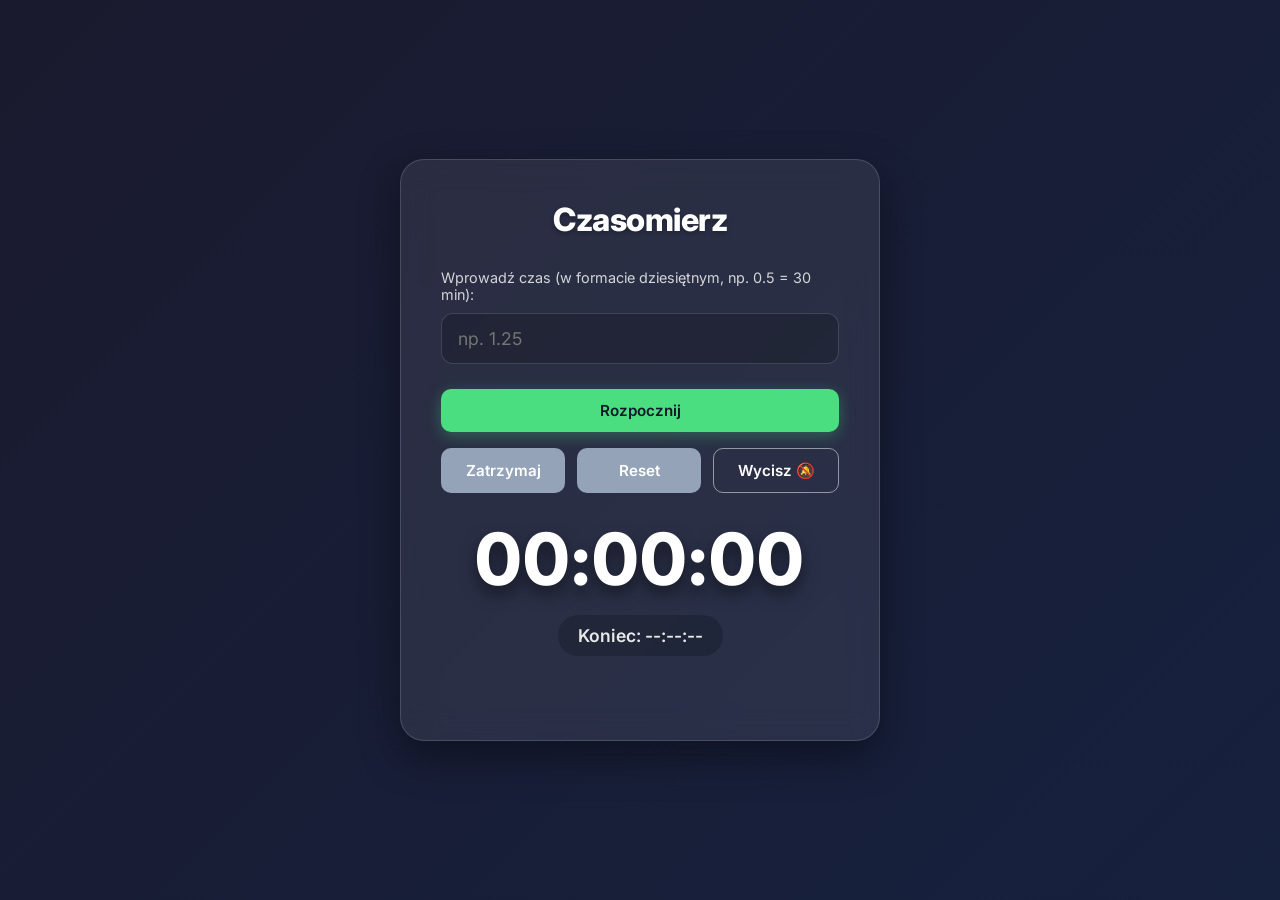
==== index.html @ 52482968 "first commit" ====
<!DOCTYPE html>
<html lang="pl">
<head>
    <meta charset="UTF-8">
    <meta name="viewport" content="width=device-width, initial-scale=1.0, maximum-scale=1.0, user-scalable=no">
    <title>Czasomierz PWA</title>
    <link rel="manifest" href="manifest.json">
    <meta name="theme-color" content="#1a1a2e">
    <link rel="apple-touch-icon" href="icons/icon-192x192.png">
    <link href="https://fonts.googleapis.com/css2?family=Inter:wght@400;600;800&display=swap" rel="stylesheet">
    <link rel="stylesheet" href="style.css">
</head>
<body>
    <div class="glass-container">
        <h1>Czasomierz</h1>
        
        <div class="input-group">
            <label for="timeInput">Wprowadź czas (w formacie dziesiętnym, np. 0.5 = 30 min):</label>
            <input type="number" id="timeInput" step="0.01" min="0.01" placeholder="np. 1.25">
        </div>

        <div class="btn-group">
            <button id="startBtn" class="btn primary">Rozpocznij</button>
            <button id="stopBtn" class="btn secondary">Zatrzymaj</button>
            <button id="resetBtn" class="btn secondary">Reset</button>
            <button id="muteBtn" class="btn outline">Wycisz 🔔</button>
        </div>

        <div id="clockDisplay">00:00:00</div>
        
        <div id="endTimeDisplay" class="end-time">Koniec: --:--:--</div>
        
        <div id="statusMessage" class="status-message"></div>
    </div>

    <script src="script.js"></script>
</body>
</html>
---- style.css ----
:root {
    --bg-start-1: #1a1a2e;
    --bg-start-2: #16213e;
    --bg-start-3: #0f3460;
    
    --bg-yellow-1: #9b7001;
    --bg-yellow-2: #c68f00;
    --bg-yellow-3: #dca700;
    
    --bg-red-1: #5c0000;
    --bg-red-2: #8e0000;
    --bg-red-3: #b30000;
    
    --text-color: #ffffff;
    --glass-bg: rgba(255, 255, 255, 0.08);
    --glass-border: rgba(255, 255, 255, 0.15);
    
    --primary: #4ade80;
    --primary-hover: #22c55e;
    --secondary: #94a3b8;
    --secondary-hover: #64748b;
    --outline: transparent;
    --outline-border: rgba(255, 255, 255, 0.5);
    --outline-hover: rgba(255, 255, 255, 0.2);
}

* {
    box-sizing: border-box;
    margin: 0;
    padding: 0;
}

body {
    font-family: 'Inter', sans-serif;
    color: var(--text-color);
    background: linear-gradient(135deg, var(--bg-start-1), var(--bg-start-2), var(--bg-start-3));
    background-size: 200% 200%;
    min-height: 100vh;
    display: flex;
    justify-content: center;
    align-items: center;
    transition: background 1.5s ease-in-out;
    padding: 20px;
}

/* Background States */
body.bg-yellow {
    background: linear-gradient(135deg, var(--bg-yellow-1), var(--bg-yellow-2), var(--bg-yellow-3));
    background-size: 200% 200%;
}

body.bg-red {
    background: linear-gradient(135deg, var(--bg-red-1), var(--bg-red-2), var(--bg-red-3));
    background-size: 200% 200%;
    animation: pulseRed 2s infinite;
}

@keyframes pulseRed {
    0% { background-position: 0% 50%; }
    50% { background-position: 100% 50%; }
    100% { background-position: 0% 50%; }
}

/* Glassmorphism Container */
.glass-container {
    background: var(--glass-bg);
    backdrop-filter: blur(16px);
    -webkit-backdrop-filter: blur(16px);
    border-radius: 24px;
    padding: 40px;
    box-shadow: 0 16px 40px rgba(0, 0, 0, 0.4);
    border: 1px solid var(--glass-border);
    max-width: 480px;
    width: 100%;
    text-align: center;
    transition: transform 0.3s ease;
}

h1 {
    font-weight: 800;
    font-size: 2rem;
    margin-bottom: 30px;
    letter-spacing: -0.5px;
    text-shadow: 0 2px 4px rgba(0, 0, 0, 0.3);
}

.input-group {
    margin-bottom: 25px;
    text-align: left;
}

.input-group label {
    display: block;
    margin-bottom: 10px;
    font-size: 0.9rem;
    color: rgba(255, 255, 255, 0.8);
}

input[type="number"] {
    width: 100%;
    padding: 14px 16px;
    border-radius: 12px;
    border: 1px solid var(--glass-border);
    background: rgba(0, 0, 0, 0.2);
    color: white;
    font-size: 1.1rem;
    font-family: 'Inter', sans-serif;
    outline: none;
    transition: all 0.3s ease;
}

input[type="number"]:focus {
    border-color: rgba(255, 255, 255, 0.5);
    background: rgba(0, 0, 0, 0.3);
    box-shadow: 0 0 15px rgba(255, 255, 255, 0.1);
}

.btn-group {
    display: flex;
    flex-wrap: wrap;
    gap: 12px;
    justify-content: center;
    margin-bottom: 30px;
}

.btn {
    padding: 12px 20px;
    border: none;
    border-radius: 10px;
    font-family: 'Inter', sans-serif;
    font-weight: 600;
    font-size: 0.95rem;
    cursor: pointer;
    transition: all 0.2s ease;
    flex: 1;
    min-width: 100px;
}

.btn:active {
    transform: scale(0.96);
}

.btn.primary {
    background: var(--primary);
    color: #0f172a;
    box-shadow: 0 4px 15px rgba(74, 222, 128, 0.3);
    flex-basis: 100%;
    margin-bottom: 4px;
}

.btn.primary:hover {
    background: var(--primary-hover);
}

.btn.secondary {
    background: var(--secondary);
    color: #ffffff;
}

.btn.secondary:hover {
    background: var(--secondary-hover);
}

.btn.outline {
    background: var(--outline);
    border: 1px solid var(--outline-border);
    color: white;
}

.btn.outline:hover {
    background: var(--outline-hover);
}

#clockDisplay {
    font-size: 4.5rem;
    font-weight: 800;
    font-variant-numeric: tabular-nums;
    letter-spacing: 2px;
    margin: 20px 0;
    text-shadow: 0 8px 16px rgba(0,0,0,0.5);
    line-height: 1;
}

.end-time {
    font-size: 1.1rem;
    font-weight: 600;
    color: rgba(255, 255, 255, 0.9);
    background: rgba(0, 0, 0, 0.2);
    padding: 10px 20px;
    border-radius: 20px;
    display: inline-block;
    margin-bottom: 10px;
}

.status-message {
    min-height: 24px;
    margin-top: 10px;
    font-size: 0.95rem;
    color: rgba(255, 255, 255, 0.8);
    font-weight: 600;
}

/* Responsywność */
@media (max-width: 480px) {
    #clockDisplay {
        font-size: 3.5rem;
    }
    .glass-container {
        padding: 30px 20px;
    }
}
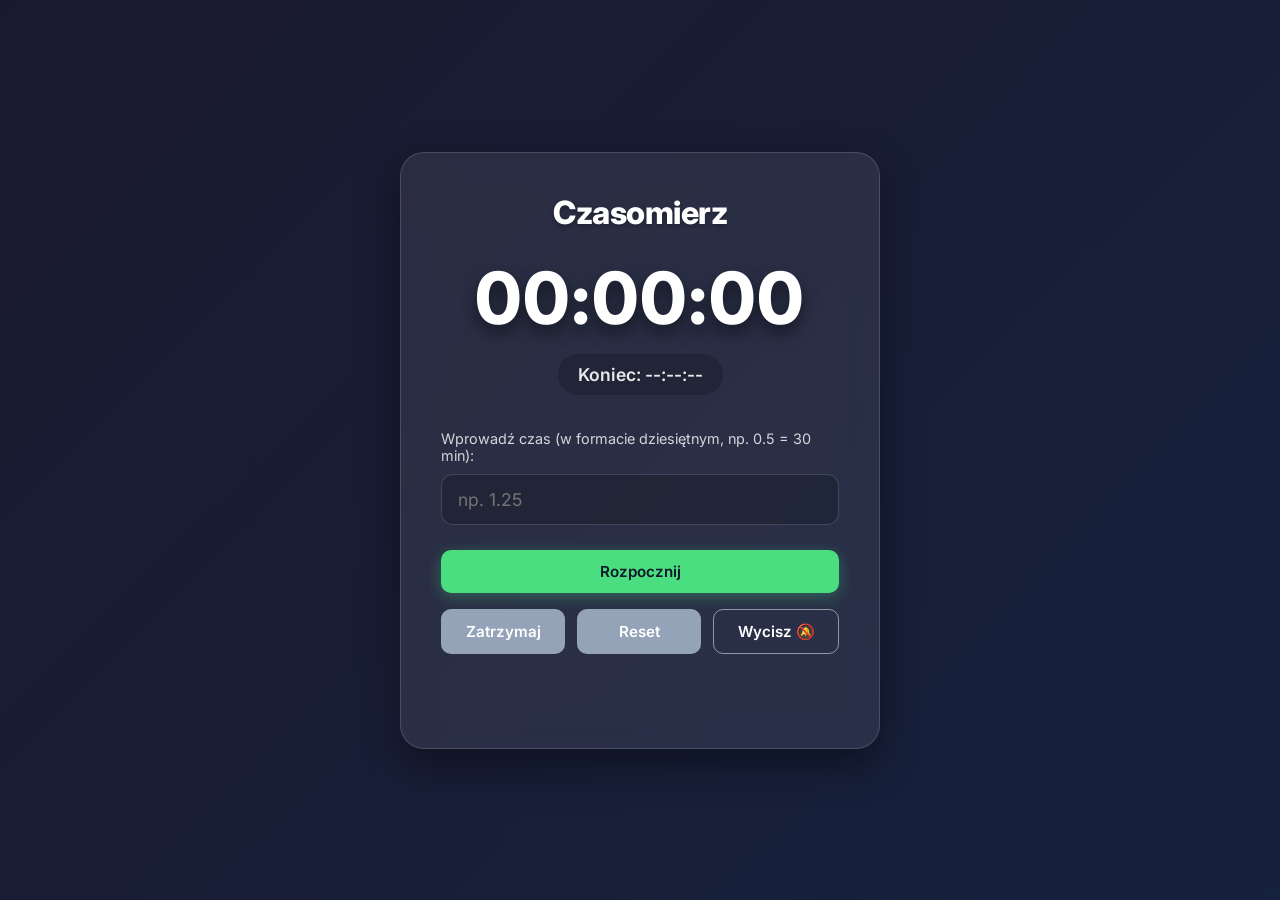
==== commit 6c7ee811: "UI: Przeniesienie zegara i czasu na górę" ====
--- a/index.html
+++ b/index.html
@@ -13,8 +13,11 @@
 <body>
     <div class="glass-container">
         <h1>Czasomierz</h1>
+        <div id="clockDisplay">00:00:00</div>
         
-        <div class="input-group">
+        <div id="endTimeDisplay" class="end-time">Koniec: --:--:--</div>
+        
+        <div class="input-group" style="margin-top: 25px;">
             <label for="timeInput">Wprowadź czas (w formacie dziesiętnym, np. 0.5 = 30 min):</label>
             <input type="number" id="timeInput" step="0.01" min="0.01" placeholder="np. 1.25">
         </div>
@@ -23,12 +26,8 @@
             <button id="startBtn" class="btn primary">Rozpocznij</button>
             <button id="stopBtn" class="btn secondary">Zatrzymaj</button>
             <button id="resetBtn" class="btn secondary">Reset</button>
-            <button id="muteBtn" class="btn outline">Wycisz 🔔</button>
+            <button id="muteBtn" class="btn outline">Wycisz 🔕</button>
         </div>
-
-        <div id="clockDisplay">00:00:00</div>
-        
-        <div id="endTimeDisplay" class="end-time">Koniec: --:--:--</div>
         
         <div id="statusMessage" class="status-message"></div>
     </div>
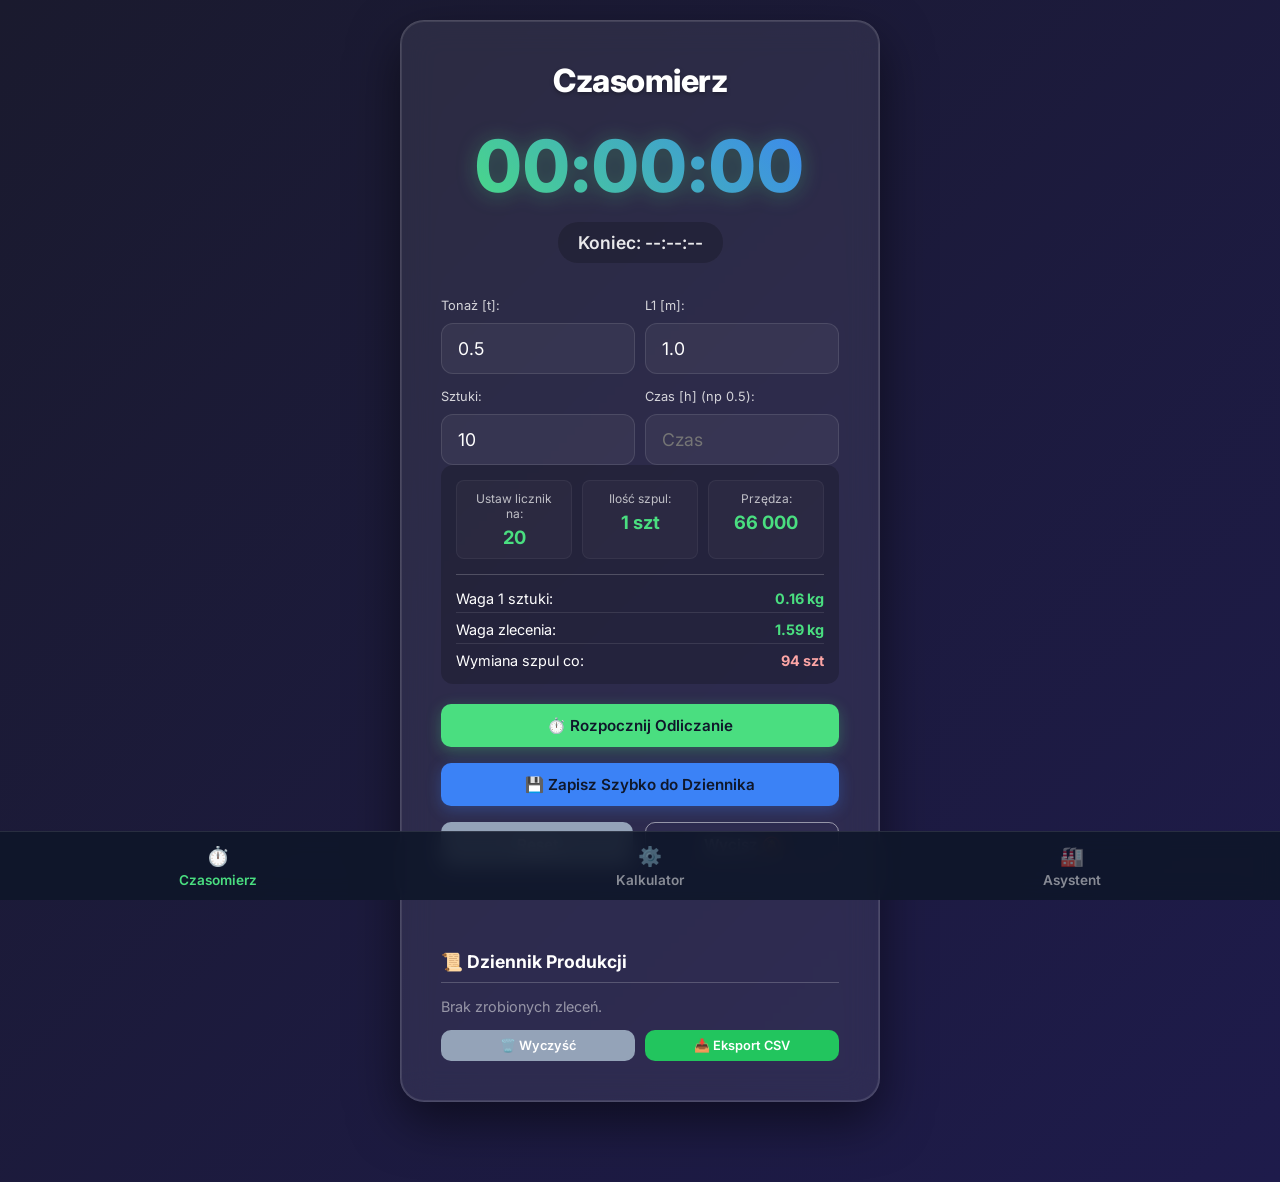
==== commit 004b6e31: "antigravity" ====
--- a/index.html
+++ b/index.html
@@ -17,19 +17,108 @@
         
         <div id="endTimeDisplay" class="end-time">Koniec: --:--:--</div>
         
-        <div class="input-group" style="margin-top: 25px;">
-            <label for="timeInput">Wprowadź czas (w formacie dziesiętnym, np. 0.5 = 30 min):</label>
-            <input type="number" id="timeInput" step="0.01" min="0.01" placeholder="np. 1.25">
+        <div style="display: flex; flex-direction: column; gap: 15px; margin-top: 25px;">
+            <div style="display: flex; gap: 10px;">
+                <div class="input-group" style="flex: 1; margin-bottom: 0;">
+                    <label for="tonnage" style="font-size: 0.8rem;">Tonaż [t]:</label>
+                    <select id="tonnage">
+                        <option value="0.5">0.5</option>
+                        <option value="1.0">1.0</option>
+                        <option value="1.5">1.5</option>
+                        <option value="2.0">2.0</option>
+                        <option value="3.0">3.0</option>
+                        <option value="4.0">4.0</option>
+                        <option value="5.0">5.0</option>
+                        <option value="6.0">6.0</option>
+                        <option value="8.0">8.0</option>
+                        <option value="10.0">10.0</option>
+                        <option value="12.0">12.0</option>
+                        <option value="15.0">15.0</option>
+                        <option value="20.0">20.0</option>
+                        <option value="25.0">25.0</option>
+                        <option value="30.0">30.0</option>
+                    </select>
+                </div>
+                <div class="input-group" style="flex: 1; margin-bottom: 0;">
+                    <label for="length" style="font-size: 0.8rem;">L1 [m]:</label>
+                    <input type="number" id="length" step="0.25" value="1.0" min="0.25">
+                </div>
+            </div>
+            
+            <div style="display: flex; gap: 10px;">
+                <div class="input-group" style="flex: 1; margin-bottom: 0;">
+                    <label for="pieces" style="font-size: 0.8rem;">Sztuki:</label>
+                    <input type="number" id="pieces" value="10" min="1">
+                </div>
+                <div class="input-group" style="flex: 1; margin-bottom: 0;">
+                    <label for="timeInput" style="font-size: 0.8rem;">Czas [h] (np 0.5):</label>
+                    <input type="number" id="timeInput" step="0.01" min="0.01" placeholder="Czas">
+                </div>
+            </div>
+        </div>
+        
+        <div id="calcResults" style="background: rgba(0,0,0,0.2); border-radius: 12px; padding: 15px; margin-bottom: 20px; font-size: 0.9rem; text-align: left; display: none;">
+            <div class="results-top-row">
+                <div class="result-highlight"><span>Ustaw licznik na:</span><strong id="out-counter" style="color: #4ade80;">-</strong></div>
+                <div class="result-highlight"><span>Ilość szpul:</span><strong id="out-spools" style="color: #4ade80;">-</strong></div>
+                <div class="result-highlight"><span>Przędza:</span><strong id="out-dtex" style="color: #4ade80;">-</strong></div>
+            </div>
+            <div style="display:flex; justify-content:space-between; margin-bottom:8px; border-bottom: 1px solid rgba(255,255,255,0.1); padding-bottom:5px;"><span>Waga 1 sztuki:</span><strong id="out-unit-weight" style="color: #4ade80;">-</strong></div>
+            <div style="display:flex; justify-content:space-between; margin-bottom:8px; border-bottom: 1px solid rgba(255,255,255,0.1); padding-bottom:5px;"><span>Waga zlecenia:</span><strong id="out-weight" style="color: #4ade80;">-</strong></div>
+            <div style="display:flex; justify-content:space-between;"><span>Wymiana szpul co:</span><strong id="out-exchange" style="color: #fca5a5;">-</strong></div>
         </div>
 
         <div class="btn-group">
-            <button id="startBtn" class="btn primary">Rozpocznij</button>
-            <button id="stopBtn" class="btn secondary">Zatrzymaj</button>
+            <button id="startBtn" class="btn primary">⏱️ Rozpocznij Odliczanie</button>
+            <button id="saveBtn" class="btn primary" style="background: #3b82f6; box-shadow: 0 4px 15px rgba(59, 130, 246, 0.3);" onclick="window.finishEarlyAndSave(true); document.getElementById('statusMessage').textContent = '✅ Zapisano zlecenie do Dziennika!'; setTimeout(() => { document.getElementById('statusMessage').textContent = ''; }, 3000);">💾 Zapisz Szybko do Dziennika</button>
+            <button id="stopBtn" class="btn primary" style="background: #ef4444; box-shadow: 0 4px 15px rgba(239, 68, 68, 0.3); display: none;">🛑 Zakończ Zlecenie (Zapisz)</button>
             <button id="resetBtn" class="btn secondary">Reset</button>
             <button id="muteBtn" class="btn outline">Wycisz 🔕</button>
         </div>
         
         <div id="statusMessage" class="status-message"></div>
+
+        <div class="history-box" style="margin-top: 30px; text-align: left;">
+            <h3 style="margin-top:0; font-size: 1.1rem; border-bottom: 1px solid rgba(255,255,255,0.2); padding-bottom: 10px; margin-bottom: 15px;">📜 Dziennik Produkcji</h3>
+            <div id="history-list"></div>
+            <div style="display: flex; gap: 10px; margin-top: 15px;">
+                <button class="btn secondary" onclick="clearHistory()" style="font-size: 0.8rem; padding: 8px;">🗑️ Wyczyść</button>
+                <button class="btn" onclick="exportCSV()" style="font-size: 0.8rem; padding: 8px; background: #22c55e; color: #fff;">📥 Eksport CSV</button>
+            </div>
+        </div>
+    </div>
+
+    <nav class="app-nav">
+        <a href="index.html" class="active"><span class="icon">⏱️</span>Czasomierz</a>
+        <a href="1.html"><span class="icon">⚙️</span>Kalkulator</a>
+        <a href="2.html"><span class="icon">🏭</span>Asystent</a>
+    </nav>
+
+    <div id="edit-modal" class="modal-overlay">
+        <div class="modal-content">
+            <h3 style="margin-top:0; color:#333;">Edytuj Zlecenie</h3>
+            <input type="hidden" id="edit-id">
+            <div style="margin-bottom:10px; text-align:left;">
+                <label style="color:#333;font-size:14px;font-weight:bold;">Tonaż [t]:</label>
+                <input type="text" id="edit-ton" disabled style="background:#e2e8f0; color:#666;">
+            </div>
+            <div style="margin-bottom:10px; text-align:left;">
+                <label style="color:#333;font-size:14px;font-weight:bold;">Długość L1 [m]:</label>
+                <input type="text" id="edit-l1" disabled style="background:#e2e8f0; color:#666;">
+            </div>
+            <div style="margin-bottom:10px; text-align:left;">
+                <label style="color:#333;font-size:14px;font-weight:bold;">Zrobione sztuki:</label>
+                <input type="number" id="edit-pieces" min="1" inputmode="numeric" style="background:#fff; color:#333; border: 2px solid #ccc;">
+            </div>
+            <div style="margin-bottom:20px; text-align:left;">
+                <label style="color:#333;font-size:14px;font-weight:bold;">Wykorzystany czas [min]:</label>
+                <input type="number" id="edit-time" step="0.1" min="0.1" inputmode="decimal" style="background:#fff; color:#333; border: 2px solid #ccc;">
+            </div>
+            <div style="display:flex; gap:10px;">
+                <button class="btn" onclick="saveEdit()" style="background:#27ae60; color:white;">Zapisz</button>
+                <button class="btn" onclick="closeEdit()" style="background:#7f8c8d; color:white;">Anuluj</button>
+            </div>
+        </div>
     </div>
 
     <script src="script.js"></script>
--- a/style.css
+++ b/style.css
@@ -33,14 +33,21 @@
 body {
     font-family: 'Inter', sans-serif;
     color: var(--text-color);
-    background: linear-gradient(135deg, var(--bg-start-1), var(--bg-start-2), var(--bg-start-3));
-    background-size: 200% 200%;
+    background: linear-gradient(135deg, var(--bg-start-1), #1e1b4b, var(--bg-start-3), #312e81);
+    background-size: 300% 300%;
     min-height: 100vh;
     display: flex;
     justify-content: center;
     align-items: center;
     transition: background 1.5s ease-in-out;
-    padding: 20px;
+    padding: 20px 20px 80px 20px;
+    animation: bgGradientMove 15s ease infinite;
+}
+
+@keyframes bgGradientMove {
+    0% { background-position: 0% 50%; }
+    50% { background-position: 100% 50%; }
+    100% { background-position: 0% 50%; }
 }
 
 /* Background States */
@@ -68,7 +75,7 @@
     -webkit-backdrop-filter: blur(16px);
     border-radius: 24px;
     padding: 40px;
-    box-shadow: 0 16px 40px rgba(0, 0, 0, 0.4);
+    box-shadow: 0 20px 50px rgba(0,0,0,0.5), inset 0 0 0 1px rgba(255,255,255,0.1);
     border: 1px solid var(--glass-border);
     max-width: 480px;
     width: 100%;
@@ -96,23 +103,31 @@
     color: rgba(255, 255, 255, 0.8);
 }
 
-input[type="number"] {
+input[type="number"], select {
     width: 100%;
     padding: 14px 16px;
     border-radius: 12px;
-    border: 1px solid var(--glass-border);
-    background: rgba(0, 0, 0, 0.2);
+    border: 1px solid rgba(255, 255, 255, 0.1);
+    background: rgba(255, 255, 255, 0.05);
     color: white;
     font-size: 1.1rem;
     font-family: 'Inter', sans-serif;
     outline: none;
     transition: all 0.3s ease;
-}
-
-input[type="number"]:focus {
-    border-color: rgba(255, 255, 255, 0.5);
-    background: rgba(0, 0, 0, 0.3);
-    box-shadow: 0 0 15px rgba(255, 255, 255, 0.1);
+    -webkit-appearance: none;
+    -moz-appearance: none;
+    appearance: none;
+}
+
+select option {
+    background: var(--bg-start-2);
+    color: white;
+}
+
+input[type="number"]:focus, select:focus {
+    background: rgba(255, 255, 255, 0.1);
+    border-color: var(--primary);
+    box-shadow: 0 0 0 4px rgba(74, 222, 128, 0.15);
 }
 
 .btn-group {
@@ -131,13 +146,18 @@
     font-weight: 600;
     font-size: 0.95rem;
     cursor: pointer;
-    transition: all 0.2s ease;
+    transition: all 0.3s cubic-bezier(0.25, 0.8, 0.25, 1);
     flex: 1;
     min-width: 100px;
 }
 
+.btn:hover {
+    transform: translateY(-2px);
+    box-shadow: 0 6px 20px rgba(0, 0, 0, 0.3);
+}
+
 .btn:active {
-    transform: scale(0.96);
+    transform: translateY(1px) scale(0.98);
 }
 
 .btn.primary {
@@ -177,8 +197,11 @@
     font-variant-numeric: tabular-nums;
     letter-spacing: 2px;
     margin: 20px 0;
-    text-shadow: 0 8px 16px rgba(0,0,0,0.5);
     line-height: 1;
+    background: -webkit-linear-gradient(45deg, #4ade80, #3b82f6);
+    -webkit-background-clip: text;
+    -webkit-text-fill-color: transparent;
+    filter: drop-shadow(0 2px 10px rgba(74, 222, 128, 0.3));
 }
 
 .end-time {
@@ -209,3 +232,207 @@
         padding: 30px 20px;
     }
 }
+
+/* App Navigation */
+.app-nav {
+    position: fixed;
+    bottom: 0;
+    left: 0;
+    width: 100%;
+    background: rgba(15, 23, 42, 0.9);
+    backdrop-filter: blur(10px);
+    -webkit-backdrop-filter: blur(10px);
+    display: flex;
+    justify-content: space-around;
+    padding: 12px 0;
+    border-top: 1px solid rgba(255, 255, 255, 0.1);
+    z-index: 1000;
+}
+
+.app-nav a {
+    text-decoration: none;
+    color: rgba(255, 255, 255, 0.5);
+    font-size: 0.85rem;
+    font-weight: 600;
+    display: flex;
+    flex-direction: column;
+    align-items: center;
+    transition: all 0.3s;
+}
+
+.app-nav a span.icon {
+    font-size: 1.2rem;
+    margin-bottom: 4px;
+}
+
+.app-nav a:hover, .app-nav a.active {
+    color: var(--primary);
+}
+
+/* Kalkulator Results Grid */
+.results-top-row {
+    display: flex;
+    justify-content: space-between;
+    gap: 10px;
+    margin-bottom: 15px;
+    border-bottom: 1px solid rgba(255,255,255,0.2);
+    padding-bottom: 15px;
+}
+.result-highlight {
+    flex: 1;
+    display: flex;
+    flex-direction: column;
+    text-align: center;
+    background: rgba(255,255,255,0.03);
+    border: 1px solid rgba(255,255,255,0.05);
+    padding: 10px;
+    border-radius: 8px;
+    transition: all 0.3s ease;
+}
+
+.result-highlight:hover {
+    background: rgba(255,255,255,0.08);
+    transform: scale(1.02);
+    box-shadow: 0 4px 15px rgba(0,0,0,0.2);
+}
+.result-highlight span {
+    font-size: 0.75rem;
+    color: rgba(255,255,255,0.7);
+    margin-bottom: 5px;
+}
+.result-highlight strong {
+    font-size: 1.15rem;
+}
+
+/* History Table overhauls */
+.daily-group {
+    background: rgba(0,0,0,0.2);
+    border: 1px solid rgba(255,255,255,0.1);
+    border-radius: 8px;
+    margin-bottom: 20px;
+    overflow: hidden;
+}
+.daily-header {
+    background: rgba(0,0,0,0.4);
+    padding: 10px 15px;
+    display: flex;
+    justify-content: space-between;
+    align-items: center;
+    flex-wrap: wrap;
+    gap: 10px;
+    font-size: 0.9rem;
+}
+.progress-container {
+    display: flex;
+    align-items: center;
+    gap: 10px;
+}
+.progress-bar-bg {
+    background: rgba(0,0,0,0.5);
+    height: 8px;
+    border-radius: 4px;
+    width: 100px;
+}
+.progress-bar-fill {
+    height: 100%;
+    border-radius: 4px;
+    background: #4ade80;
+}
+.table-responsive {
+    overflow-x: auto;
+}
+.hist-table {
+    width: 100%;
+    border-collapse: collapse;
+    font-size: 0.8rem;
+    min-width: 450px;
+}
+.hist-table th, .hist-table td {
+    padding: 8px;
+    text-align: center;
+    border-bottom: 1px solid rgba(255,255,255,0.1);
+}
+.hist-table th {
+    color: rgba(255,255,255,0.7);
+    font-weight: 600;
+}
+.btn-icon {
+    border: none;
+    padding: 5px 8px;
+    border-radius: 4px;
+    cursor: pointer;
+    margin: 0 2px;
+}
+
+/* Modals */
+.modal-overlay {
+    display: none;
+    position: fixed;
+    top: 0; left: 0; right: 0; bottom: 0;
+    background: rgba(0,0,0,0.7);
+    backdrop-filter: blur(5px);
+    z-index: 2000;
+    align-items: center;
+    justify-content: center;
+}
+.modal-content {
+    background: #f8fafc;
+    padding: 20px;
+    border-radius: 12px;
+    width: 90%;
+    max-width: 400px;
+    color: #333;
+}
+
+@media (max-width: 480px) {
+    .results-top-row {
+        flex-direction: column;
+        gap: 5px;
+    }
+    .result-highlight {
+        flex-direction: row;
+        justify-content: space-between;
+        align-items: center;
+        padding: 8px 10px;
+    }
+    .result-highlight span {
+        margin-bottom: 0;
+    }
+    
+    /* Mobilna (Kaferkowa) Tabela Historii */
+    .hist-table, .hist-table tbody, .hist-table tr, .hist-table td {
+        display: block;
+        width: 100%;
+        box-sizing: border-box;
+    }
+    .hist-table tr {
+        margin-bottom: 12px;
+        background: rgba(255,255,255,0.05);
+        border-radius: 8px;
+        padding: 8px;
+        position: relative;
+    }
+    .hist-table th {
+        display: none; /* Ukryj nagłówki klasyczne */
+    }
+    .hist-table td {
+        text-align: right;
+        padding: 8px 10px 8px 50%;
+        position: relative;
+        border-bottom: 1px dashed rgba(255,255,255,0.1);
+        min-height: 35px;
+    }
+    .hist-table td::before {
+        content: attr(data-label);
+        position: absolute;
+        left: 10px;
+        top: 8px;
+        width: 45%;
+        text-align: left;
+        font-weight: 600;
+        color: rgba(255,255,255,0.5);
+    }
+    .hist-table td:last-child {
+        border-bottom: 0;
+    }
+}
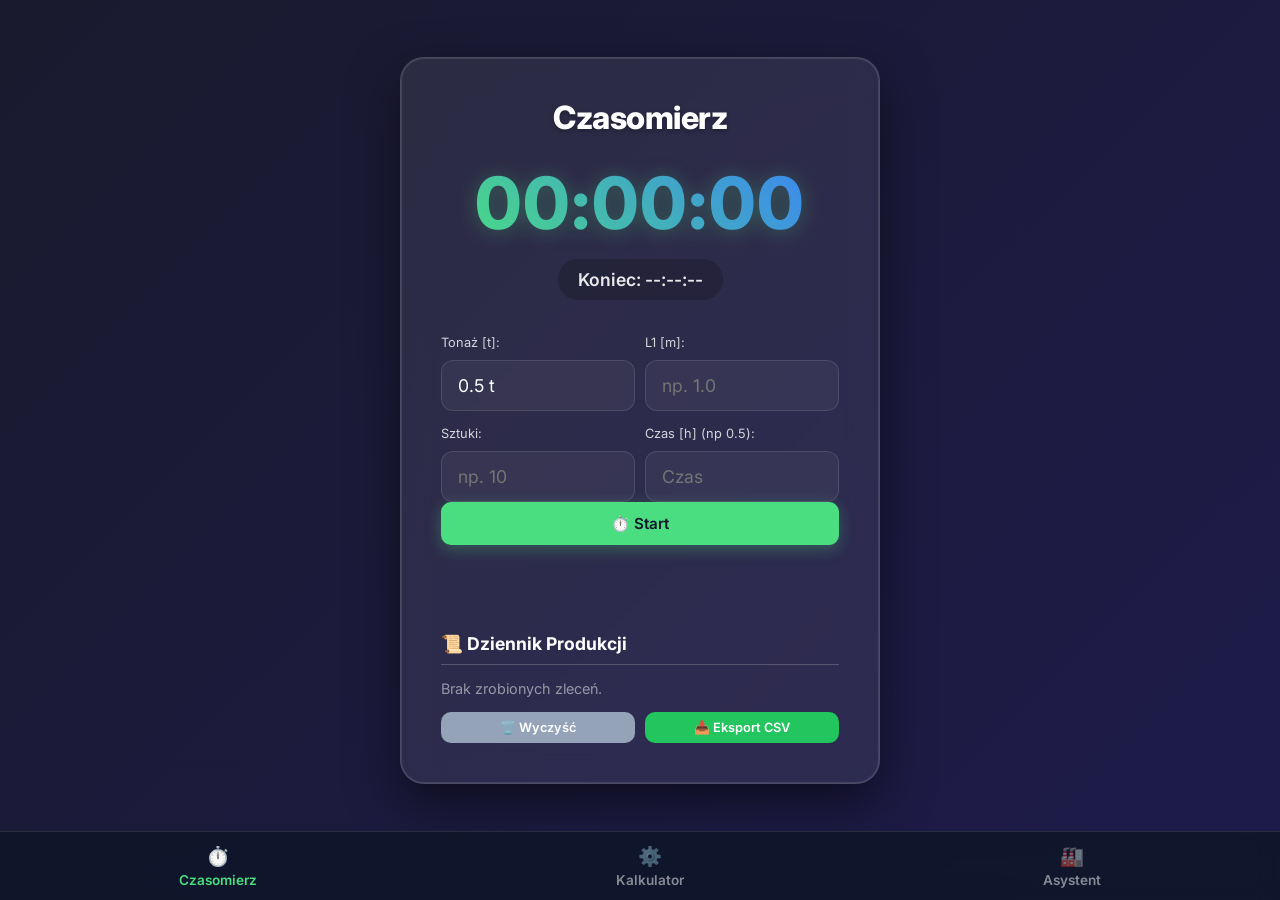
==== commit c0741d8c: "2 przyciski i dodanie tonazy" ====
--- a/index.html
+++ b/index.html
@@ -22,33 +22,48 @@
                 <div class="input-group" style="flex: 1; margin-bottom: 0;">
                     <label for="tonnage" style="font-size: 0.8rem;">Tonaż [t]:</label>
                     <select id="tonnage">
-                        <option value="0.5">0.5</option>
-                        <option value="1.0">1.0</option>
-                        <option value="1.5">1.5</option>
-                        <option value="2.0">2.0</option>
-                        <option value="3.0">3.0</option>
-                        <option value="4.0">4.0</option>
-                        <option value="5.0">5.0</option>
-                        <option value="6.0">6.0</option>
-                        <option value="8.0">8.0</option>
-                        <option value="10.0">10.0</option>
-                        <option value="12.0">12.0</option>
-                        <option value="15.0">15.0</option>
-                        <option value="20.0">20.0</option>
-                        <option value="25.0">25.0</option>
-                        <option value="30.0">30.0</option>
+                        <option value="0.5">0.5 t</option>
+                        <option value="1.0">1.0 t</option>
+                        <option value="1.5">1.5 t</option>
+                        <option value="2.0">2.0 t</option>
+                        <option value="3.0">3.0 t</option>
+                        <option value="4.0">4.0 t</option>
+                        <option value="5.0">5.0 t</option>
+                        <option value="6.0">6.0 t</option>
+                        <option value="8.0">8.0 t</option>
+                        <option value="10.0">10.0 t</option>
+                        <option value="12.0">12.0 t</option>
+                        <option value="15.0">15.0 t</option>
+                        <option value="20.0">20.0 t</option>
+                        <option value="25.0">25.0 t</option>
+                        <option value="30.0">30.0 t</option>
+                        <option value="35.0">35.0 t</option>
+                        <option value="40.0">40.0 t</option>
+                        <option value="45.0">45.0 t</option>
+                        <option value="50.0">50.0 t</option>
+                        <option value="60.0">60.0 t</option>
+                        <option value="70.0">70.0 t</option>
+                        <option value="80.0">80.0 t</option>
+                        <option value="90.0">90.0 t</option>
+                        <option value="100.0">100.0 t</option>
+                        <option value="125.0">125.0 t</option>
+                        <option value="150.0">150.0 t</option>
+                        <option value="180.0">180.0 t</option>
+                        <option value="200.0">200.0 t</option>
+                        <option value="250.0">250.0 t</option>
+                        <option value="300.0">300.0 t</option>
                     </select>
                 </div>
                 <div class="input-group" style="flex: 1; margin-bottom: 0;">
                     <label for="length" style="font-size: 0.8rem;">L1 [m]:</label>
-                    <input type="number" id="length" step="0.25" value="1.0" min="0.25">
+                    <input type="number" id="length" step="0.25" min="0.25" placeholder="np. 1.0">
                 </div>
             </div>
             
             <div style="display: flex; gap: 10px;">
                 <div class="input-group" style="flex: 1; margin-bottom: 0;">
                     <label for="pieces" style="font-size: 0.8rem;">Sztuki:</label>
-                    <input type="number" id="pieces" value="10" min="1">
+                    <input type="number" id="pieces" min="1" placeholder="np. 10">
                 </div>
                 <div class="input-group" style="flex: 1; margin-bottom: 0;">
                     <label for="timeInput" style="font-size: 0.8rem;">Czas [h] (np 0.5):</label>
@@ -69,11 +84,8 @@
         </div>
 
         <div class="btn-group">
-            <button id="startBtn" class="btn primary">⏱️ Rozpocznij Odliczanie</button>
-            <button id="saveBtn" class="btn primary" style="background: #3b82f6; box-shadow: 0 4px 15px rgba(59, 130, 246, 0.3);" onclick="window.finishEarlyAndSave(true); document.getElementById('statusMessage').textContent = '✅ Zapisano zlecenie do Dziennika!'; setTimeout(() => { document.getElementById('statusMessage').textContent = ''; }, 3000);">💾 Zapisz Szybko do Dziennika</button>
-            <button id="stopBtn" class="btn primary" style="background: #ef4444; box-shadow: 0 4px 15px rgba(239, 68, 68, 0.3); display: none;">🛑 Zakończ Zlecenie (Zapisz)</button>
-            <button id="resetBtn" class="btn secondary">Reset</button>
-            <button id="muteBtn" class="btn outline">Wycisz 🔕</button>
+            <button id="startBtn" class="btn primary">⏱️ Start</button>
+            <button id="stopBtn" class="btn primary" style="background: #ef4444; box-shadow: 0 4px 15px rgba(239, 68, 68, 0.3); display: none;">🛑 Koniec</button>
         </div>
         
         <div id="statusMessage" class="status-message"></div>
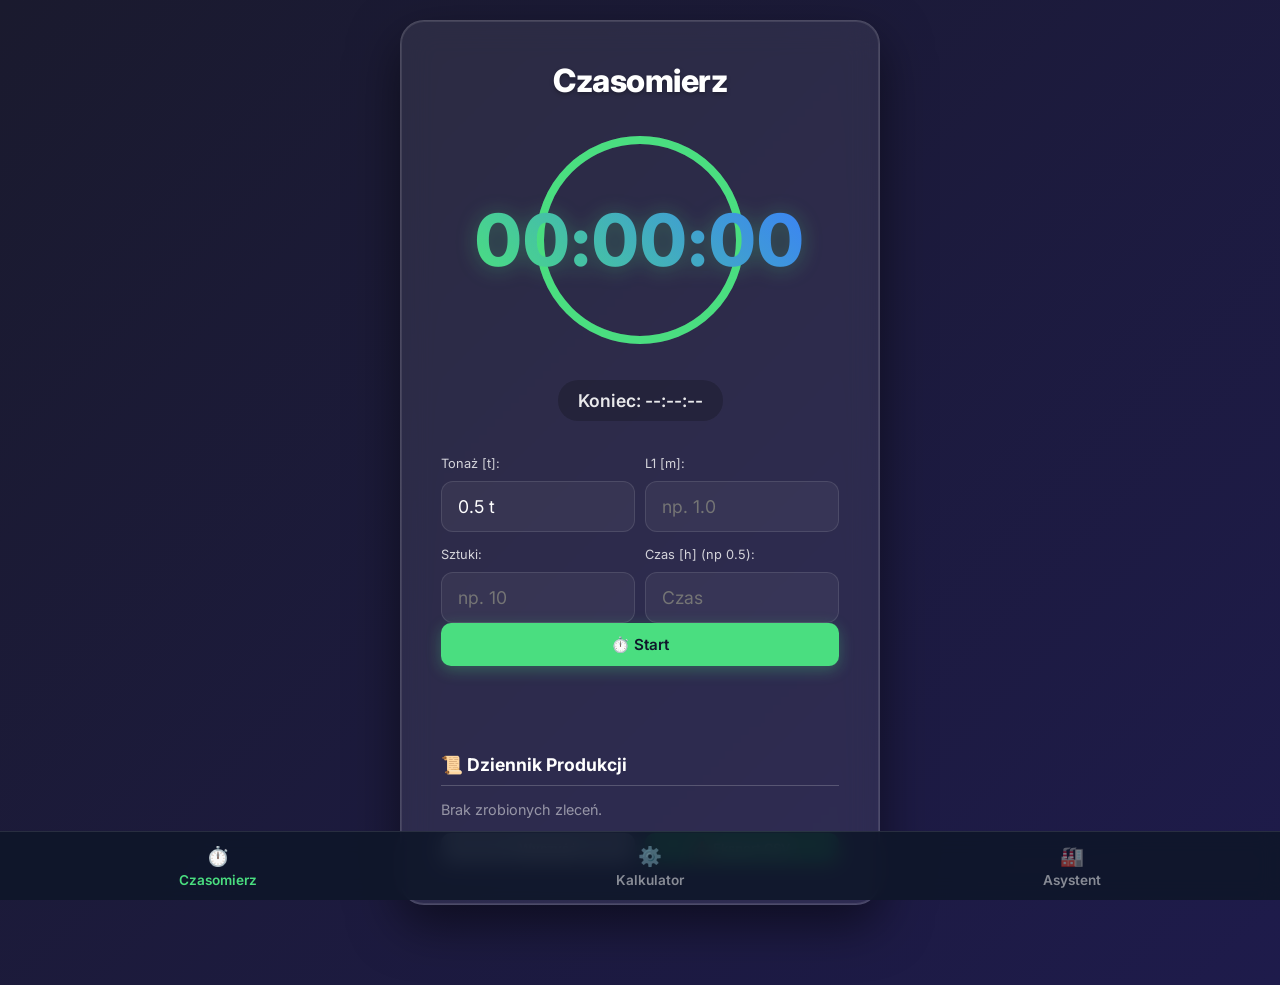
==== commit a333cfc2: "dodanie pauzy Wszystkie trzy funkcjonalności zostały właśnie wdrożone! Zrobiłem to w sposób solidny," ====
--- a/index.html
+++ b/index.html
@@ -13,7 +13,13 @@
 <body>
     <div class="glass-container">
         <h1>Czasomierz</h1>
-        <div id="clockDisplay">00:00:00</div>
+        <div class="timer-container" style="position: relative; width: 220px; height: 220px; margin: 0 auto 30px auto; display: flex; align-items: center; justify-content: center;">
+            <svg class="progress-ring" width="220" height="220" style="position: absolute; top: 0; left: 0; transform: rotate(-90deg);">
+                <circle class="progress-ring__circle-bg" stroke="rgba(255,255,255,0.1)" stroke-width="8" fill="transparent" r="100" cx="110" cy="110"/>
+                <circle class="progress-ring__circle" stroke="#4ade80" stroke-width="8" stroke-linecap="round" fill="transparent" r="100" cx="110" cy="110" stroke-dasharray="628.318" stroke-dashoffset="0" style="transition: stroke-dashoffset 1s linear, stroke 0.5s;"/>
+            </svg>
+            <div id="clockDisplay" style="margin: 0; z-index: 10;">00:00:00</div>
+        </div>
         
         <div id="endTimeDisplay" class="end-time">Koniec: --:--:--</div>
         
@@ -85,6 +91,8 @@
 
         <div class="btn-group">
             <button id="startBtn" class="btn primary">⏱️ Start</button>
+            <button id="pauseBtn" class="btn primary" style="background: #f59e0b; box-shadow: 0 4px 15px rgba(245, 158, 11, 0.3); display: none;">⏸️ Pauza</button>
+            <button id="resumeBtn" class="btn primary" style="background: #3b82f6; box-shadow: 0 4px 15px rgba(59, 130, 246, 0.3); display: none;">▶️ Wznów</button>
             <button id="stopBtn" class="btn primary" style="background: #ef4444; box-shadow: 0 4px 15px rgba(239, 68, 68, 0.3); display: none;">🛑 Koniec</button>
         </div>
         
